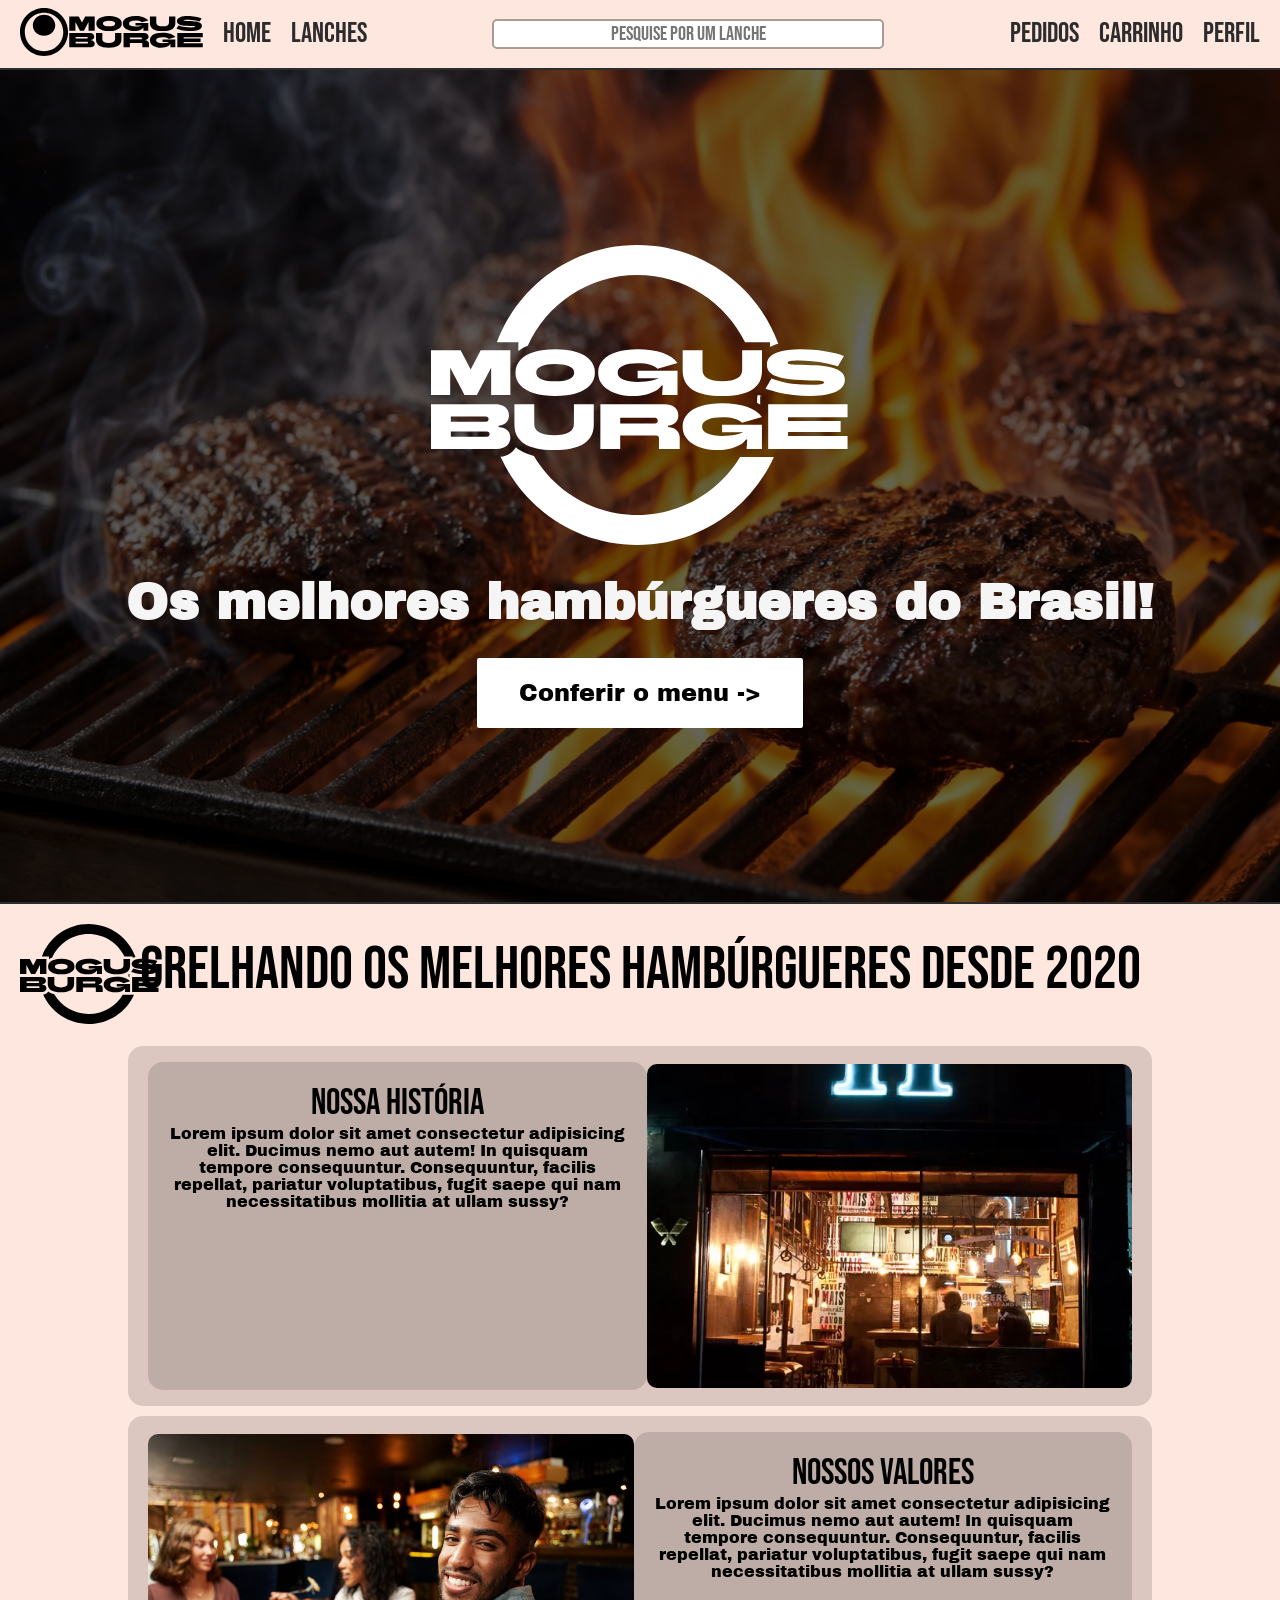
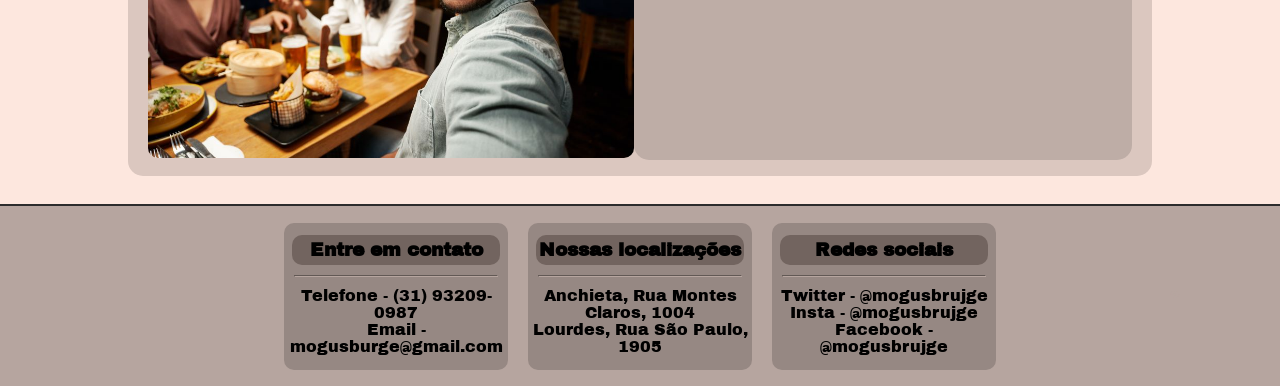
==== Site/index.html @ 91124012 "Add files via upload" ====
<!DOCTYPE html>
<html lang="en">
<head>
    <meta charset="UTF-8">
    <meta name="viewport" content="width=device-width, initial-scale=1.0">
    <title>MOGUS - HOME</title>
    <link rel="shortcut icon" href="images/Union.svg" type="image/x-icon">
    <link rel="stylesheet" href="style.css">
    <link rel="preconnect" href="https://fonts.googleapis.com">
    <link rel="preconnect" href="https://fonts.gstatic.com" crossorigin>
    <link href="https://fonts.googleapis.com/css2?family=Archivo+Black&family=Bebas+Neue&display=swap" rel="stylesheet">
</head>
<body>
    <header>
        <a href="index.html"><img src="images/UnionBlackSmall.svg" alt=""></a>
        <ul>
            <li><a href="index.html">HOME</a></li>
            <li><a href="lanches.html">LANCHES</a></li>
        </ul>
        <input type="text" name="" id="" placeholder="pesquise por um lanche">
        <ul style="margin-left: auto;">
            <li><a href="pedidos.html">PEDIDOS</a></li>
            <li><a href="carrinho.html">carrinho</a></li>
            <li><a href="login.html">perfil</a></li>
        </ul>
    </header>
    <section id="banner">
        <img src="images/Union.svg" alt="">
        <h1>Os melhores hambúrgueres do Brasil!</h1>
        <a href="lanches.html">Conferir o menu -></a>
    </section>
    <section id="presentation">
        <img id="stamp" src="images/UnionBlack.svg" alt="">
        <h1>Grelhando os melhores hambúrgueres desde 2020</h1>
        <div class="infocard">
            <div class="storytelling" style="margin-left: 20px;">
                <h2>Nossa história</h2>
                <p>Lorem ipsum dolor sit amet consectetur adipisicing elit. Ducimus nemo aut autem! In quisquam tempore consequuntur. Consequuntur, facilis repellat, pariatur voluptatibus, fugit saepe qui nam necessitatibus mollitia at ullam sussy?</p>
            </div>
            <img style="margin-left: auto; margin-right: 20px;" src="images/lazer_restaurante_holy_burger_02.webp" alt="">
        </div>
        <div class="infocard">
            
            <img style="margin-right: auto; margin-left: 20px;" src="images/modelos-de-hamburgueria.jpg" alt="">
            <div class="storytelling" style="margin-left: auto; margin-right: 20px;">
                <h2>Nossos valores</h2>
                <p>Lorem ipsum dolor sit amet consectetur adipisicing elit. Ducimus nemo aut autem! In quisquam tempore consequuntur. Consequuntur, facilis repellat, pariatur voluptatibus, fugit saepe qui nam necessitatibus mollitia at ullam sussy?</p>
            </div>
        </div>
    </section>
    <footer>
        <div>
            <h3>Entre em contato</h3>
            <hr>
            <p>Telefone - (31) 93209-0987</p>
            <p>Email - mogusburge@gmail.com</p>
        </div>
        <div>
            <h3>Nossas localizações</h3>
            <hr>
            <p>Anchieta, Rua Montes Claros, 1004</p>
            <p>Lourdes, Rua São Paulo, 1905</p>
        </div>
        <div>
            <h3>Redes sociais</h3>
            <hr>
            <p>Twitter - @mogusbrujge</p>
            <p>Insta - @mogusbrujge</p>
            <p>Facebook - @mogusbrujge</p>
        </div>
        <a href="https://webbasement.neocities.org/bazinga">?</a>
    </footer>
</body>
</html>
---- Site/style.css ----
* {
    margin: 0;
}

a {
    text-decoration: none;
}

header {
    position: sticky;
    top: 0;
    background: rgb(253, 231, 222);
    height: 7.5vh;
    border-bottom: solid 2px rgb(44, 44, 44);
    display: flex;
    align-items: center;
    user-select: none;
}

header a {
    color: rgb(44, 44, 44);
    transition: all 0.4s ease 0s;
}

header ul a:hover {
    background-color: black;
    color: rgb(253, 231, 222);
}

header ul {
    padding-left: 20px;
    height: inherit;
    list-style: none;
    display: flex;
    align-items: center;
}

header li {
    font-family: "Bebas Neue";
    font-size: 28px;
    margin-right: 20px;
    transition: all 0s ease 0s;
}

header li:hover {
    font-size: 36px;
}

header input {
    font-family: "Bebas Neue";
    font-size: 20px;
    font-weight: -100;
    text-align: center;
    border: solid 2px rgb(172, 155, 148);
    border-radius: 5px;
    width: 30%;
    height: 35%;
    margin-left: auto;
    transition: all 0.2s ease 0s;
}

header img {
    fill: black;
    height: 48px;
    padding-left: 20px;
    transition: all 0.2s ease 0s;
}

header img:hover {
    height: 60px;
}

header input:hover {
    width: 30.5%;
    height: 40%;
    font-size: 22px;
}

header input:focus {
    font-size: 28px;
    border: solid 4px rgb(172, 155, 148);
    width: 32%;
    height: 50%;
    outline: 0;
}

#banner {
    font-family: "Archivo Black";
    height: 92.5vh;
    background: url(images/l-intro-1781220908\ 1.svg);
    background-repeat: no-repeat;
    background-size: cover;
    display: flex;
    justify-content: center;
    align-items: center;
    flex-direction: column;
    user-select: none;
}

#banner img {
    height: 300px;
    transition: all 0.2s ease 0s;
    margin-bottom: 30px;
}

#banner img:hover {
    height: 400px;
}

#banner h1 {
    color: whitesmoke;
    margin-bottom: 30px;
    font-size: 50px;
}

#banner a {
    border-radius: 0.2px;
    font-size: 24px;
    padding: 20px 40px;
    background: white;
    outline: white solid 2px;
    display: inline-block;
    color: black;
    transition: all 0.2s ease 0s;
}

#banner a:hover {
    font-size: 30px;
    background: transparent;
    outline: white solid 6px;
    color: rgb(255, 255, 255);
}

#presentation {
    display: flex;
    flex-direction: column;
    align-items: center;
    text-align: center;
    font-family: "Archivo Black";
    height: 100vh;
    border-top: solid 2px rgb(44, 44, 44);
    background: rgb(253, 231, 222);
}

#stamp {
    height: 100px;
    position: absolute;
    margin-top: 20px;
    left: 20px;
}

#presentation h1 {
    margin-top: 30px;
    margin-bottom: 30px;
    font-family: "Bebas Neue";
    font-size: 60px;
    font-weight: 200;
}

.infocard {
    margin-top: 10px;
    display: flex;
    align-items: center;
    height: 40vh;
    width: 80%;
    background: rgb(219, 199, 191);
    border-radius: 15px;
}

.storytelling {
    padding: 20px 20px;
    height: 80%;
    width: 45.5%;
    display: flex;
    flex-direction: column;
    background: rgb(190, 173, 166);
    border-radius: 15px;
}

.infocard img {
    border-radius: 10px;
    object-fit: cover;
    width: 48%;
    height: 90%;
}

#presentation h2 {
    font-family: "Bebas Neue";
    font-size: 36px;
    font-weight: 100;
}

#menu {
    height: auto;
    display: flex;
    flex-direction: column;
    align-items: center;
    background: rgb(255, 252, 251);
}

.item {
    height: 35vh;
    margin: 10px;
    padding: 10px;
    border: solid 1.95px rgb(44, 44, 44);
    border-radius: 12.5px;
    width: 50%;
    background-color: rgb(253, 231, 222);
    display: flex;
    justify-content: center;
    align-items: center;
}

.item img {
    border: solid 1.95px rgb(44, 44, 44);
    border-radius: 12.5px;
    height: 100%;
    width: 40%;
    object-fit: cover;
}

.item div {
    margin-left: 15px;
    height: 100%;
    width: 40%;
    display: flex;
    flex-direction: column;
    justify-content: flex-end;
}

.item h1 {
    font-weight: 300;
    font-family: "Bebas Neue";
}

.item h2 {
    font-family: "Bebas Neue";
    color: rgb(65, 65, 65);
    font-weight: 300;
    font-size: 40px;
}

.item p {
    font-family: "Archivo Black";
    color: rgb(94, 94, 94);
}

.item button {
    border: solid 1.95px rgb(44, 44, 44);
    border-radius: 12.5px;
    cursor: pointer;
    height: 20%;
    background-color: rgb(201, 163, 149);
}

.item button:hover {
    background-color: rgb(163, 133, 122);
}

#carrinho {
    min-height: 100vh;
    display: flex;
    flex-direction: column;
    align-items: center;
    background: rgb(255, 252, 251);
}

#login {
    font-family: "Bebas Neue";
    height: 100vh;
    background: url(images/l-intro-1781220908\ 1.svg);
    background-repeat: no-repeat;
    background-size: cover;
}

#login img {
    height: 360px;
    position: absolute;
    top: 35%;
    left: 20%;
}

#login div {
    margin-left: auto;
    height: 100%;
    background: rgb(255, 252, 251);
    width: 33%;
    display: flex;
    flex-direction: column;
    align-items: center;
    justify-content: center;
}

#login form {
    margin-top: 30px;
    margin-bottom: 30px;
    padding: 30px;
    width: 66%;
    height: auto;
    background: rgb(240, 221, 214);
    border: solid 2px rgb(63, 63, 63);
    border-radius: 15px;
    text-align: center;
}

#login label {
    font-size: 24px;
}

#login .info-submit {
    border: solid 1px rgb(63, 63, 63);
    border-radius: 5px;
    padding: 10px;
    font-family: "Bebas Neue";
    font-size: 21px;
    transition: all 0.2s ease 0s;
    cursor: pointer;
}

#login .info-submit:hover {
    padding: 20px;
    background-color: rgb(209, 209, 209);
}

.loginput {
    width: 50%;
    height: 15px;
    border: solid 1px rgb(63, 63, 63);
    border-radius: 3px;
    margin: 2px;
    transition: all 0.1s ease 0s;
}

.loginput:hover {
    font-size: 15px;
    width: 52%;
    height: 19px;
}

.loginput:focus {
    font-size: 18px;
    width: 55%;
    height: 25px;
}

#login hr {
    margin-left: auto;
    margin-right: auto;
    margin-top: 10px;
    margin-bottom: 10px;
    width: 50%;
    border-color: rgb(114, 100, 95);
}

footer {
    height: 20vh;
    background: rgb(182, 165, 159);
    border-top: solid 2px rgb(44, 44, 44);
    display: flex;
    flex-direction: row;
    justify-content: center;
    align-items: center;
    font-family: "Archivo Black";
}

footer div {
    padding-top: 12px;
    background: rgb(150, 136, 131);
    border-radius: 10px;
    margin: 10px;
    width: 17.5%;
    height: 75%;
    text-align: center;
    display: flex;
    flex-direction: column;
    align-items: center;
}

footer h3 {
    background-color: rgb(114, 100, 95);
    padding: 5px 0px;
    width: 93%;
    border-radius: 10px;
}

footer hr {
    margin-left: auto;
    margin-right: auto;
    margin-top: 10px;
    margin-bottom: 10px;
    width: 90%;
    border-color: rgb(182, 165, 159);
}

footer a {
    position: absolute;
    right: 100px;
    bottom: 1;
    user-select: none;
    color: rgb(182, 165, 159);
}

footer a:hover {
    color: rgb(155, 141, 136);
}
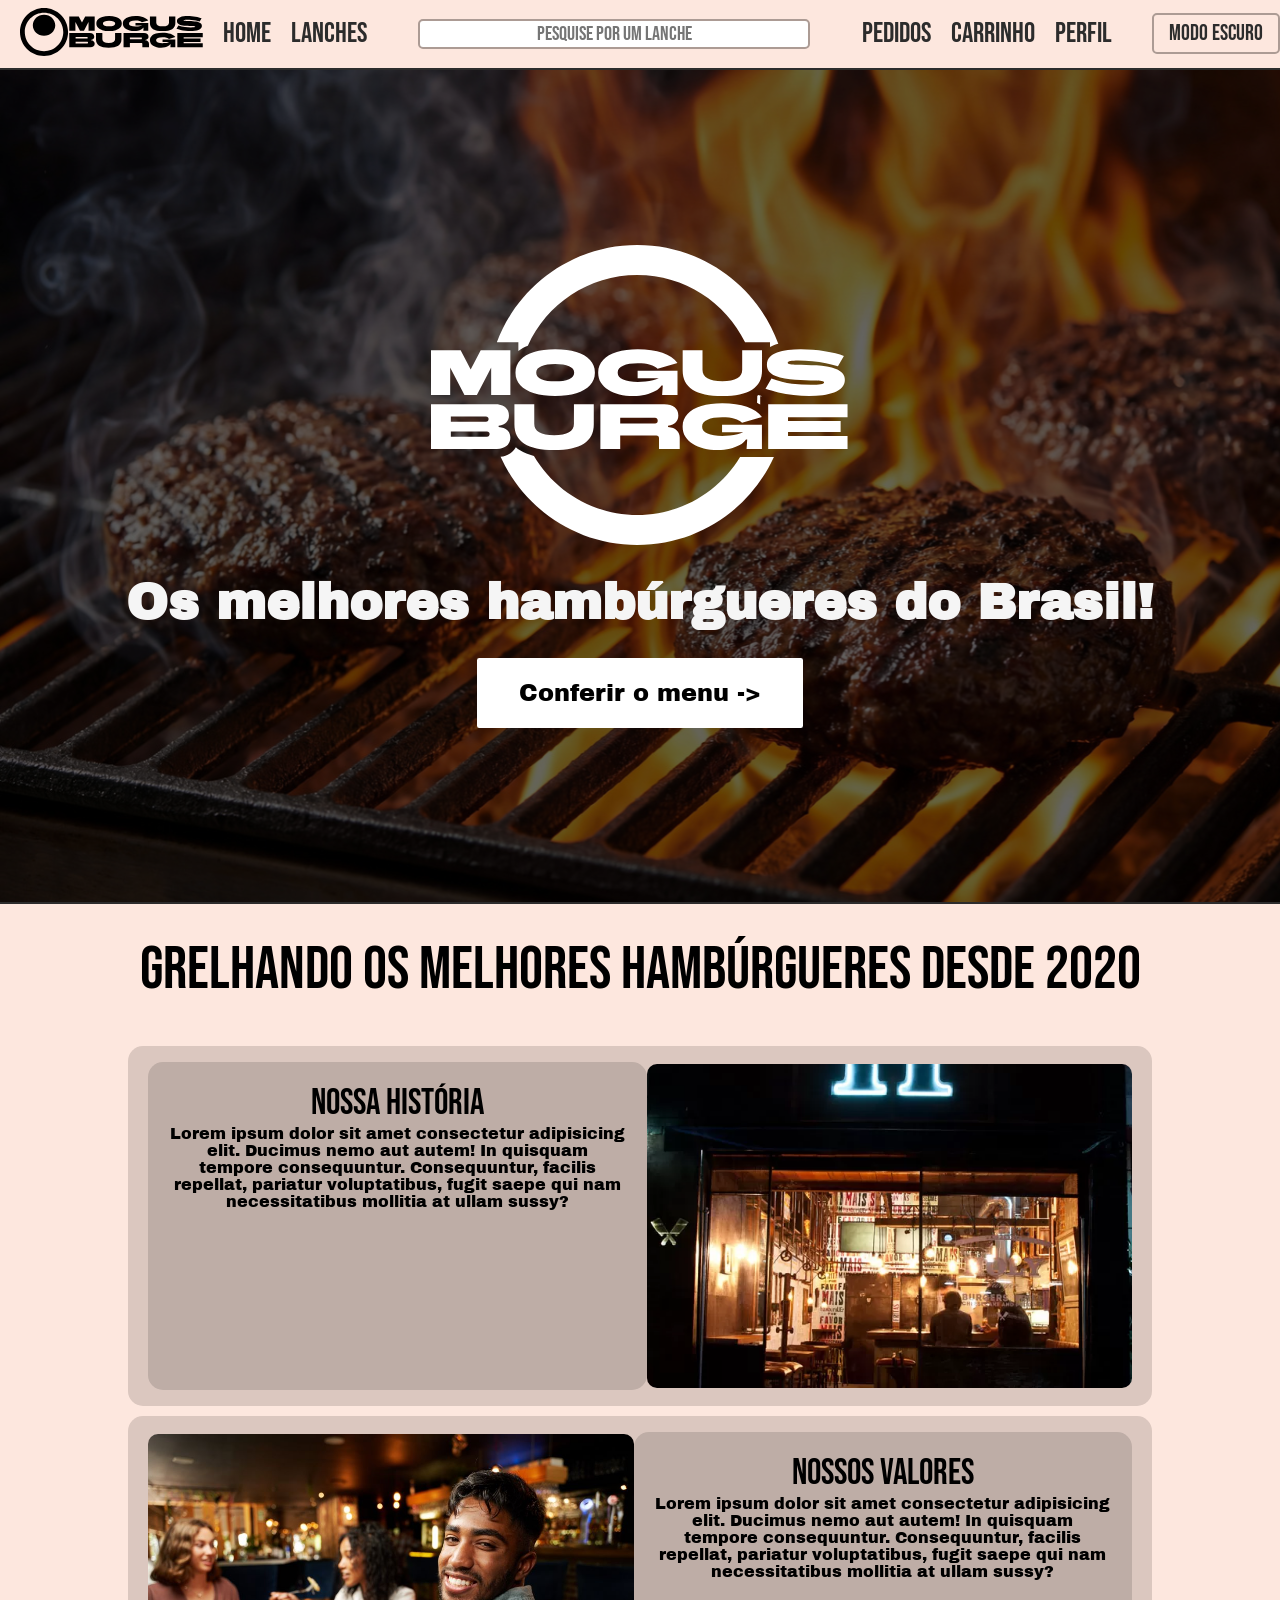
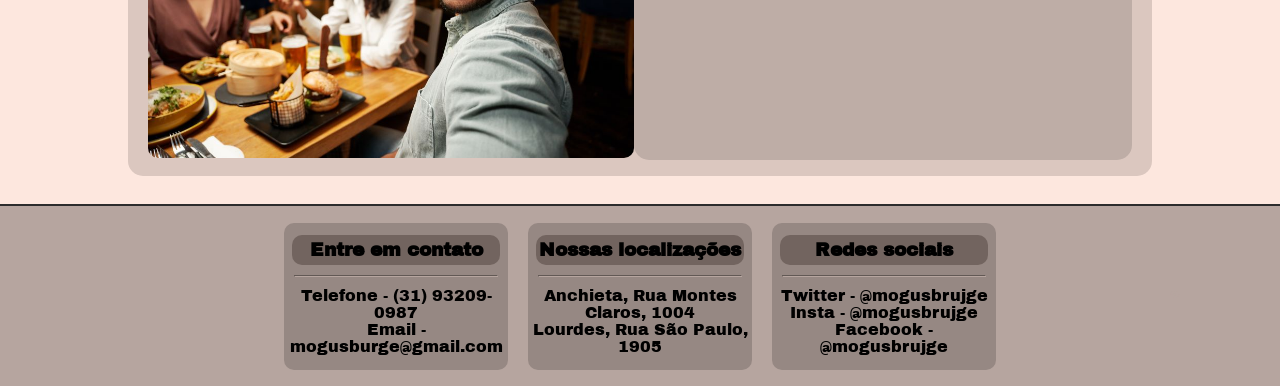
==== commit 695c62e0: "." ====
--- a/Site/index.html
+++ b/Site/index.html
@@ -23,6 +23,7 @@
             <li><a href="carrinho.html">carrinho</a></li>
             <li><a href="login.html">perfil</a></li>
         </ul>
+        <button id="tema" class="tema-toggle" type="button">MODO ESCURO</button>
     </header>
     <section id="banner">
         <img src="images/Union.svg" alt="">
@@ -30,7 +31,6 @@
         <a href="lanches.html">Conferir o menu -></a>
     </section>
     <section id="presentation">
-        <img id="stamp" src="images/UnionBlack.svg" alt="">
         <h1>Grelhando os melhores hambúrgueres desde 2020</h1>
         <div class="infocard">
             <div class="storytelling" style="margin-left: 20px;">
@@ -70,5 +70,6 @@
         </div>
         <a href="https://webbasement.neocities.org/bazinga">?</a>
     </footer>
+    <script src="script.js"></script>
 </body>
 </html>
--- a/Site/style.css
+++ b/Site/style.css
@@ -402,4 +402,581 @@
 
 footer a:hover {
     color: rgb(155, 141, 136);
-}+}
+
+#carrinho > h1,
+#pedidos > h1 {
+    margin-top: 30px;
+    margin-bottom: 20px;
+    font-family: "Bebas Neue";
+    font-size: 60px;
+    font-weight: 200;
+}
+
+#pedidos {
+    min-height: 100vh;
+    display: flex;
+    flex-direction: column;
+    align-items: center;
+    background: rgb(255, 252, 251);
+}
+
+.aviso {
+    margin-top: 20px;
+    text-align: center;
+    font-family: "Archivo Black";
+    color: rgb(94, 94, 94);
+}
+
+.aviso a {
+    color: rgb(114, 100, 95);
+    text-decoration: underline;
+}
+
+.aviso a:hover {
+    color: black;
+}
+
+.resumo {
+    margin: 20px 0 40px 0;
+    width: 50%;
+    display: flex;
+    flex-direction: column;
+    align-items: center;
+}
+
+.resumo h2 {
+    margin-bottom: 15px;
+    font-family: "Bebas Neue";
+    font-size: 40px;
+    font-weight: 300;
+}
+
+.resumo button {
+    padding: 10px 30px;
+    border: solid 1.95px rgb(44, 44, 44);
+    border-radius: 12.5px;
+    cursor: pointer;
+    background-color: rgb(201, 163, 149);
+    transition: all 0.2s ease 0s;
+}
+
+.resumo button:hover {
+    background-color: rgb(163, 133, 122);
+}
+
+.resumo button h1 {
+    margin: 0;
+    font-family: "Bebas Neue";
+    font-size: 28px;
+    font-weight: 300;
+}
+
+.pedido {
+    width: 50%;
+    margin: 10px;
+    padding: 15px 20px;
+    border: solid 1.95px rgb(44, 44, 44);
+    border-radius: 12.5px;
+    background-color: rgb(253, 231, 222);
+    font-family: "Archivo Black";
+    color: rgb(94, 94, 94);
+}
+
+.pedido h2 {
+    font-family: "Bebas Neue";
+    font-size: 36px;
+    font-weight: 300;
+    color: rgb(65, 65, 65);
+}
+
+.pedido ul {
+    margin: 10px 0 10px 20px;
+}
+
+.pedido p {
+    margin-top: 5px;
+}
+
+/* ---------- BOTÃO DE TEMA ---------- */
+
+:root {
+    --largura-lateral: clamp(150px, 28vw, 240px);
+}
+
+.tema-toggle {
+    margin-left: 20px;
+    padding: 5px 15px;
+    border: solid 2px rgb(172, 155, 148);
+    border-radius: 5px;
+    background: transparent;
+    color: rgb(44, 44, 44);
+    font-family: "Bebas Neue";
+    font-size: 22px;
+    cursor: pointer;
+    transition: all 0.2s ease 0s;
+}
+
+.tema-toggle:hover {
+    background-color: rgb(44, 44, 44);
+    color: rgb(253, 231, 222);
+}
+
+/* ---------- MODO ESCURO ---------- */
+
+body.dark-mode {
+    background: rgb(22, 19, 17);
+    color: rgb(243, 233, 229);
+}
+
+body.dark-mode header {
+    background: rgb(42, 36, 33);
+    border-bottom-color: rgb(200, 185, 178);
+}
+
+body.dark-mode header a {
+    color: rgb(243, 233, 229);
+}
+
+body.dark-mode header img {
+    filter: invert(1);
+}
+
+body.dark-mode header ul a:hover {
+    background-color: rgb(243, 233, 229);
+    color: rgb(22, 19, 17);
+}
+
+body.dark-mode header input {
+    background: rgb(58, 50, 46);
+    color: rgb(243, 233, 229);
+    border-color: rgb(120, 104, 97);
+}
+
+body.dark-mode .tema-toggle {
+    color: rgb(243, 233, 229);
+    border-color: rgb(120, 104, 97);
+}
+
+body.dark-mode .tema-toggle:hover {
+    background-color: rgb(243, 233, 229);
+    color: rgb(22, 19, 17);
+}
+
+body.dark-mode #presentation {
+    background: rgb(42, 36, 33);
+    border-top-color: rgb(200, 185, 178);
+}
+
+body.dark-mode .infocard {
+    background: rgb(58, 50, 46);
+}
+
+body.dark-mode .storytelling {
+    background: rgb(74, 63, 58);
+}
+
+body.dark-mode #menu,
+body.dark-mode #carrinho,
+body.dark-mode #pedidos {
+    background: rgb(28, 24, 22);
+}
+
+body.dark-mode .item,
+body.dark-mode .pedido {
+    background-color: rgb(58, 50, 46);
+    border-color: rgb(200, 185, 178);
+}
+
+body.dark-mode .item h2,
+body.dark-mode .pedido h2 {
+    color: rgb(243, 233, 229);
+}
+
+body.dark-mode .item p,
+body.dark-mode .pedido {
+    color: rgb(205, 190, 184);
+}
+
+body.dark-mode .item button,
+body.dark-mode .resumo button {
+    background-color: rgb(120, 98, 88);
+    border-color: rgb(200, 185, 178);
+    color: rgb(243, 233, 229);
+}
+
+body.dark-mode .item button:hover,
+body.dark-mode .resumo button:hover {
+    background-color: rgb(150, 124, 112);
+}
+
+body.dark-mode .aviso {
+    color: rgb(205, 190, 184);
+}
+
+body.dark-mode .aviso a {
+    color: rgb(220, 200, 190);
+}
+
+body.dark-mode .aviso a:hover {
+    color: rgb(255, 255, 255);
+}
+
+body.dark-mode #login div {
+    background: rgb(28, 24, 22);
+}
+
+body.dark-mode #login form {
+    background: rgb(42, 36, 33);
+    border-color: rgb(200, 185, 178);
+}
+
+body.dark-mode .loginput {
+    background: rgb(58, 50, 46);
+    color: rgb(243, 233, 229);
+    border-color: rgb(200, 185, 178);
+}
+
+body.dark-mode #login hr {
+    border-color: rgb(120, 104, 97);
+}
+
+body.dark-mode #login .info-submit {
+    background-color: rgb(74, 63, 58);
+    color: rgb(243, 233, 229);
+    border-color: rgb(200, 185, 178);
+}
+
+body.dark-mode #login .info-submit:hover {
+    background-color: rgb(95, 82, 76);
+}
+
+body.dark-mode footer {
+    background: rgb(58, 50, 46);
+    border-top-color: rgb(200, 185, 178);
+}
+
+body.dark-mode footer div {
+    background: rgb(74, 63, 58);
+}
+
+body.dark-mode footer h3 {
+    background-color: rgb(120, 104, 97);
+}
+
+body.dark-mode footer hr {
+    border-color: rgb(120, 104, 97);
+}
+
+body.dark-mode footer a {
+    color: rgb(120, 104, 97);
+}
+
+body.dark-mode footer a:hover {
+    color: rgb(150, 136, 131);
+}
+
+/* ---------- RESPONSIVO: RETRATO (altura > largura) ---------- */
+
+@media (orientation: portrait) {
+    body {
+        margin-left: var(--largura-lateral);
+    }
+
+    header {
+        box-sizing: border-box;
+        position: fixed;
+        top: 0;
+        left: 0;
+        width: var(--largura-lateral);
+        height: 100vh;
+        flex-direction: column;
+        align-items: stretch;
+        padding: 20px 0;
+        border-bottom: none;
+        border-right: solid 2px rgb(44, 44, 44);
+        overflow-y: auto;
+        z-index: 10;
+    }
+
+    header > a {
+        display: block;
+        text-align: center;
+    }
+
+    header img {
+        padding-left: 0;
+    }
+
+    header ul {
+        flex-direction: column;
+        align-items: flex-start;
+        height: auto;
+        padding: 10px 20px;
+        margin-left: 0 !important;
+    }
+
+    header li {
+        margin-right: 0;
+    }
+
+    header input,
+    header input:hover,
+    header input:focus {
+        width: 85%;
+        height: auto;
+        margin: 10px 20px;
+    }
+
+    header .tema-toggle {
+        margin: 10px 20px;
+        align-self: flex-start;
+    }
+
+    #stamp {
+        left: calc(var(--largura-lateral) + 20px);
+    }
+
+    #presentation {
+        height: auto;
+        min-height: 100vh;
+        padding-bottom: 30px;
+    }
+
+    .infocard {
+        flex-direction: column;
+        width: 90%;
+        height: auto;
+        padding: 15px 0;
+    }
+
+    .storytelling {
+        width: 85%;
+        height: auto;
+        margin: 10px auto !important;
+    }
+
+    .infocard img {
+        width: 85%;
+        height: auto;
+        margin: 10px auto !important;
+    }
+
+    #menu,
+    #carrinho,
+    #pedidos {
+        min-height: 100vh;
+    }
+
+    .item {
+        width: 90%;
+        height: auto;
+        flex-direction: column;
+    }
+
+    .item img {
+        width: 100%;
+        height: 180px;
+    }
+
+    .item div {
+        width: 100%;
+        margin: 10px 0 0 0;
+    }
+
+    .resumo,
+    .pedido {
+        width: 90%;
+    }
+
+    #login {
+        height: auto;
+        min-height: 100vh;
+    }
+
+    #login img {
+        position: static;
+        display: block;
+        height: 200px;
+        margin: 20px auto;
+    }
+
+    #login div {
+        width: 100%;
+        height: auto;
+        padding-bottom: 30px;
+    }
+
+    #login form {
+        width: 85%;
+    }
+
+    footer {
+        height: auto;
+        flex-direction: column;
+        padding: 20px 0;
+    }
+
+    footer div {
+        width: 85%;
+        height: auto;
+        margin: 10px 0;
+        padding-bottom: 12px;
+    }
+
+    footer a {
+        position: static;
+        display: block;
+        text-align: center;
+        margin: 10px;
+    }
+}
+
+/* ---------- AJUSTES RESPONSIVOS: RETRATO ---------- */
+
+@media (orientation: portrait) {
+    body {
+        overflow-x: hidden;
+    }
+
+    header > a img {
+        display: block;
+        width: 90%;
+        height: auto;
+        margin: 0 auto;
+        padding-left: 0;
+    }
+
+    header input,
+    header input:hover,
+    header input:focus {
+        font-size: 16px;
+        width: 85%;
+        margin: 10px 20px;
+    }
+
+    #banner {
+        height: auto;
+        min-height: 92.5vh;
+        padding: 40px 0;
+    }
+
+    #banner img,
+    #banner img:hover {
+        height: auto;
+        width: 60%;
+        max-width: 260px;
+    }
+
+    #banner h1 {
+        font-size: 34px;
+        padding: 0 20px;
+        text-align: center;
+    }
+
+    #banner a,
+    #banner a:hover {
+        font-size: 18px;
+        padding: 12px 24px;
+    }
+
+    #banner a:hover {
+        font-size: 20px;
+    }
+
+    #stamp {
+        position: static;
+        display: block;
+        height: 80px;
+        margin: 20px auto 0 auto;
+    }
+
+    #presentation h1 {
+        font-size: 40px;
+        padding: 0 15px;
+    }
+
+    #presentation h2 {
+        font-size: 28px;
+    }
+
+    .infocard img {
+        max-width: 100%;
+    }
+
+    #login div {
+        padding: 0 10px;
+    }
+
+    #login form {
+        max-width: 100%;
+        box-sizing: border-box;
+    }
+}
+
+/* ---------- CORREÇÕES DE LARGURA: RETRATO ---------- */
+
+@media (orientation: portrait) {
+    #presentation {
+        box-sizing: border-box;
+        width: 100%;
+        overflow-x: hidden;
+    }
+
+    #presentation h1 {
+        font-size: 32px;
+        max-width: 100%;
+        overflow-wrap: anywhere;
+    }
+
+    #login {
+        box-sizing: border-box;
+        width: 100%;
+    }
+
+    #login img {
+        width: 180px;
+        max-width: 80%;
+        height: auto;
+    }
+
+    #login div {
+        box-sizing: border-box;
+        width: 100%;
+        margin-left: 0;
+    }
+}
+
+/* ---------- BANNER: RETRATO (quebra de linha) ---------- */
+
+@media (orientation: portrait) {
+    #banner {
+        box-sizing: border-box;
+        width: 100%;
+        padding-left: 20px;
+        padding-right: 20px;
+    }
+
+    #banner h1 {
+        max-width: 100%;
+        font-size: 28px;
+        line-height: 1.15;
+        overflow-wrap: break-word;
+        word-break: normal;
+    }
+}
+
+/* ---------- AJUSTE FINO: RETRATO ---------- */
+
+@media (orientation: portrait) {
+    #banner h1 {
+        font-size: 24px;
+        overflow-wrap: normal;
+    }
+
+    header input,
+    header input:hover,
+    header input:focus {
+        font-size: 14px;
+    }
+}
